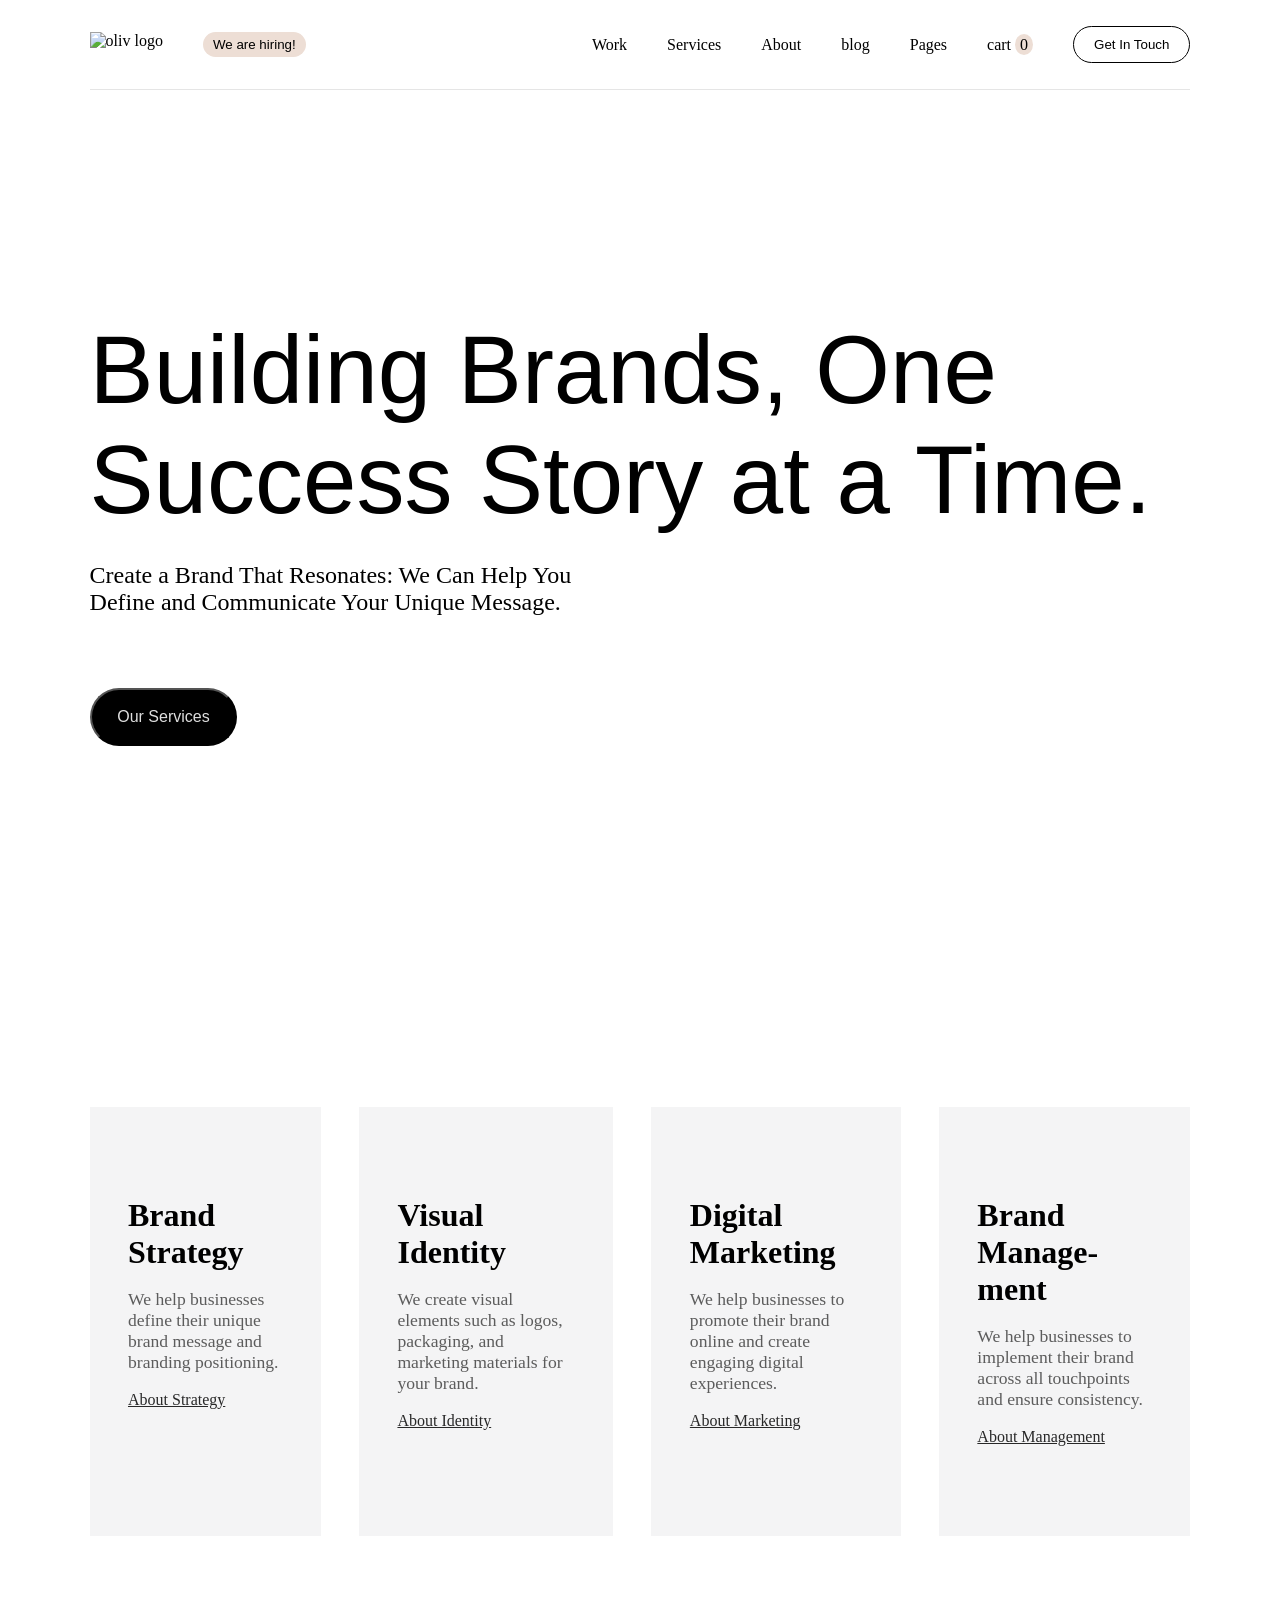
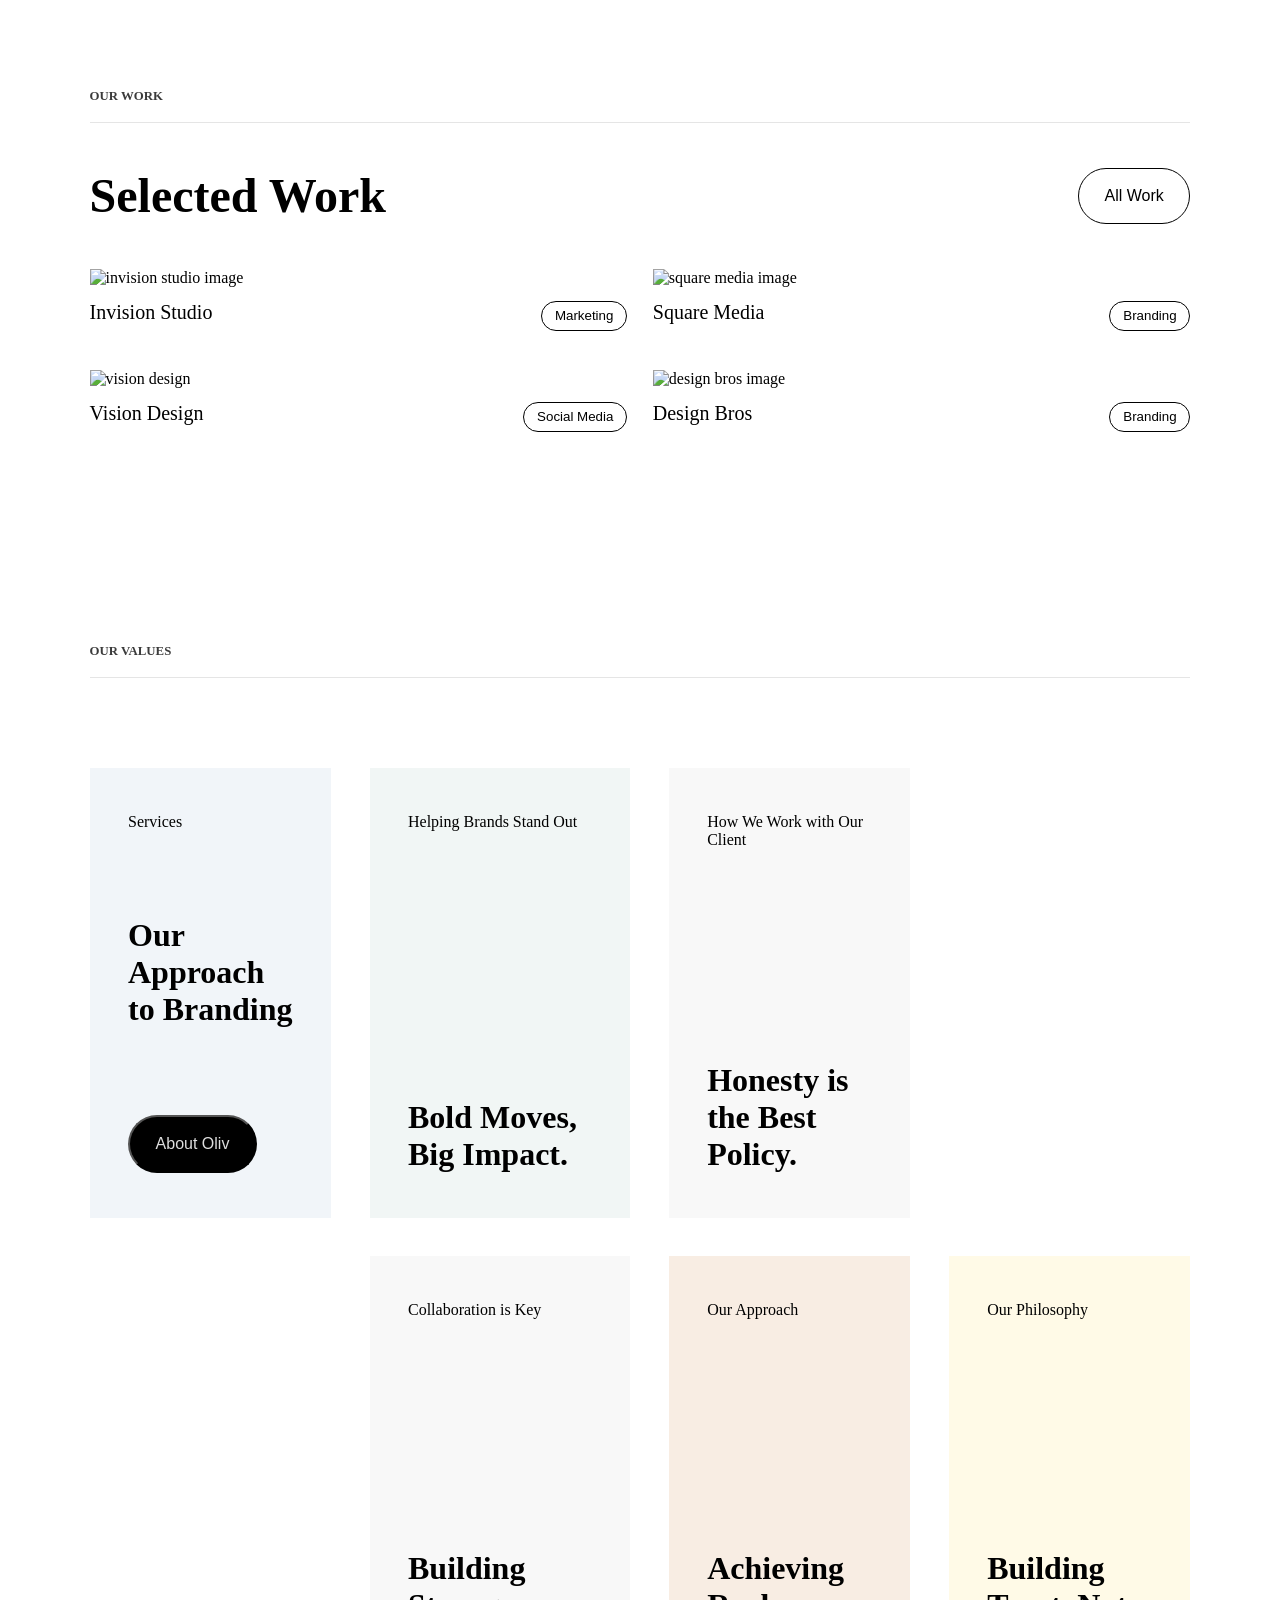
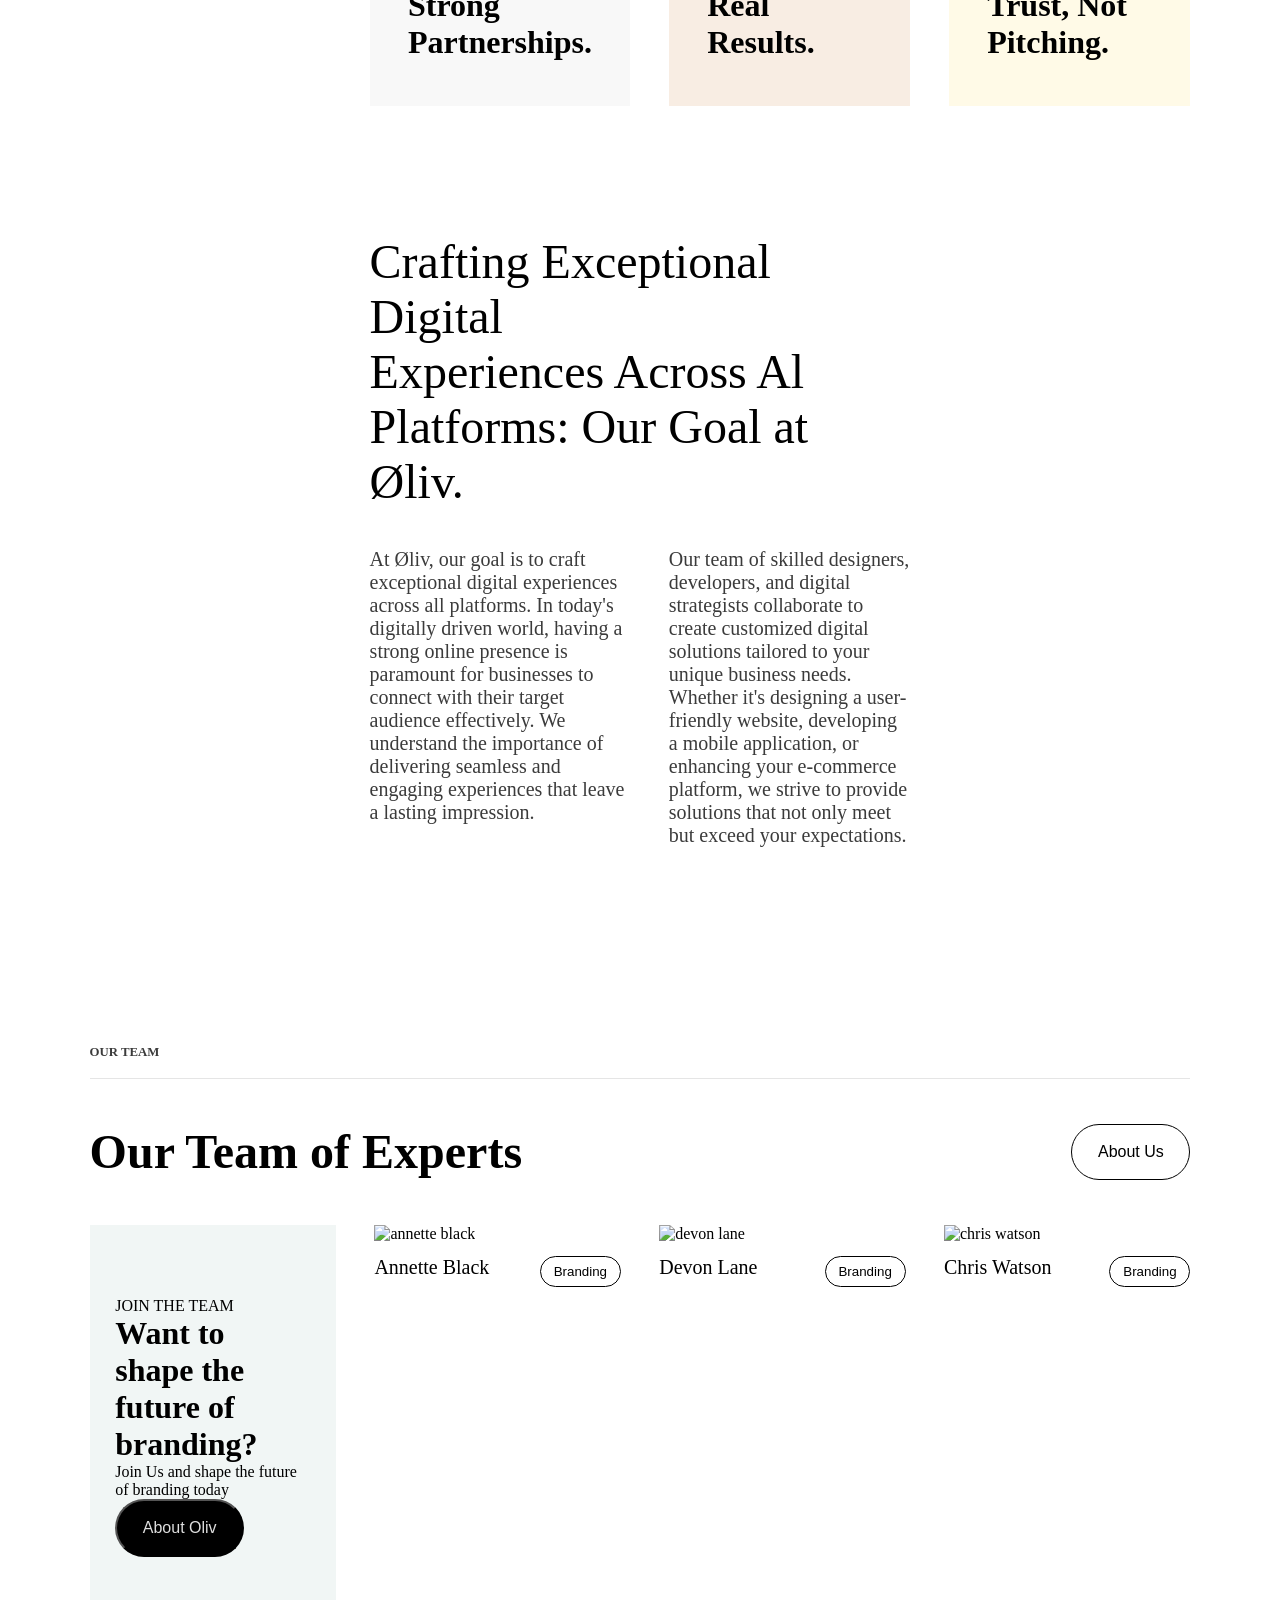
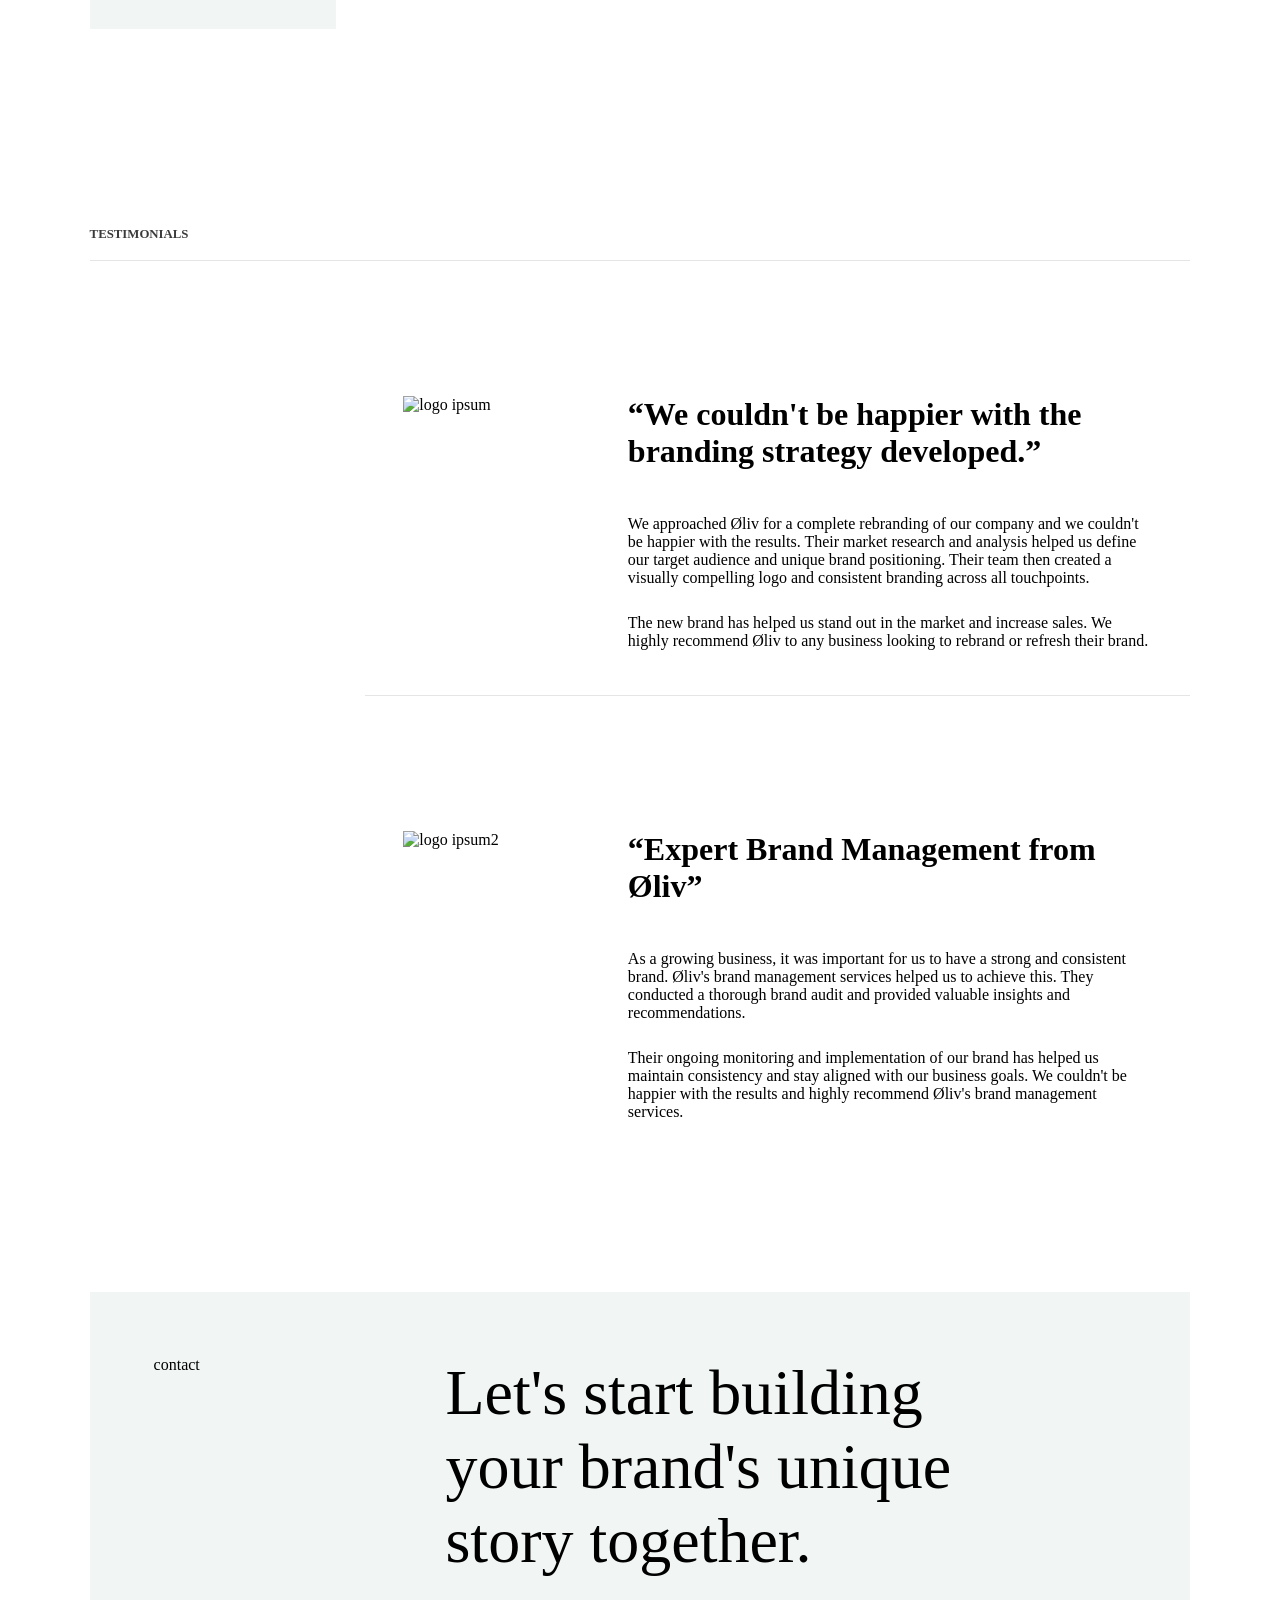
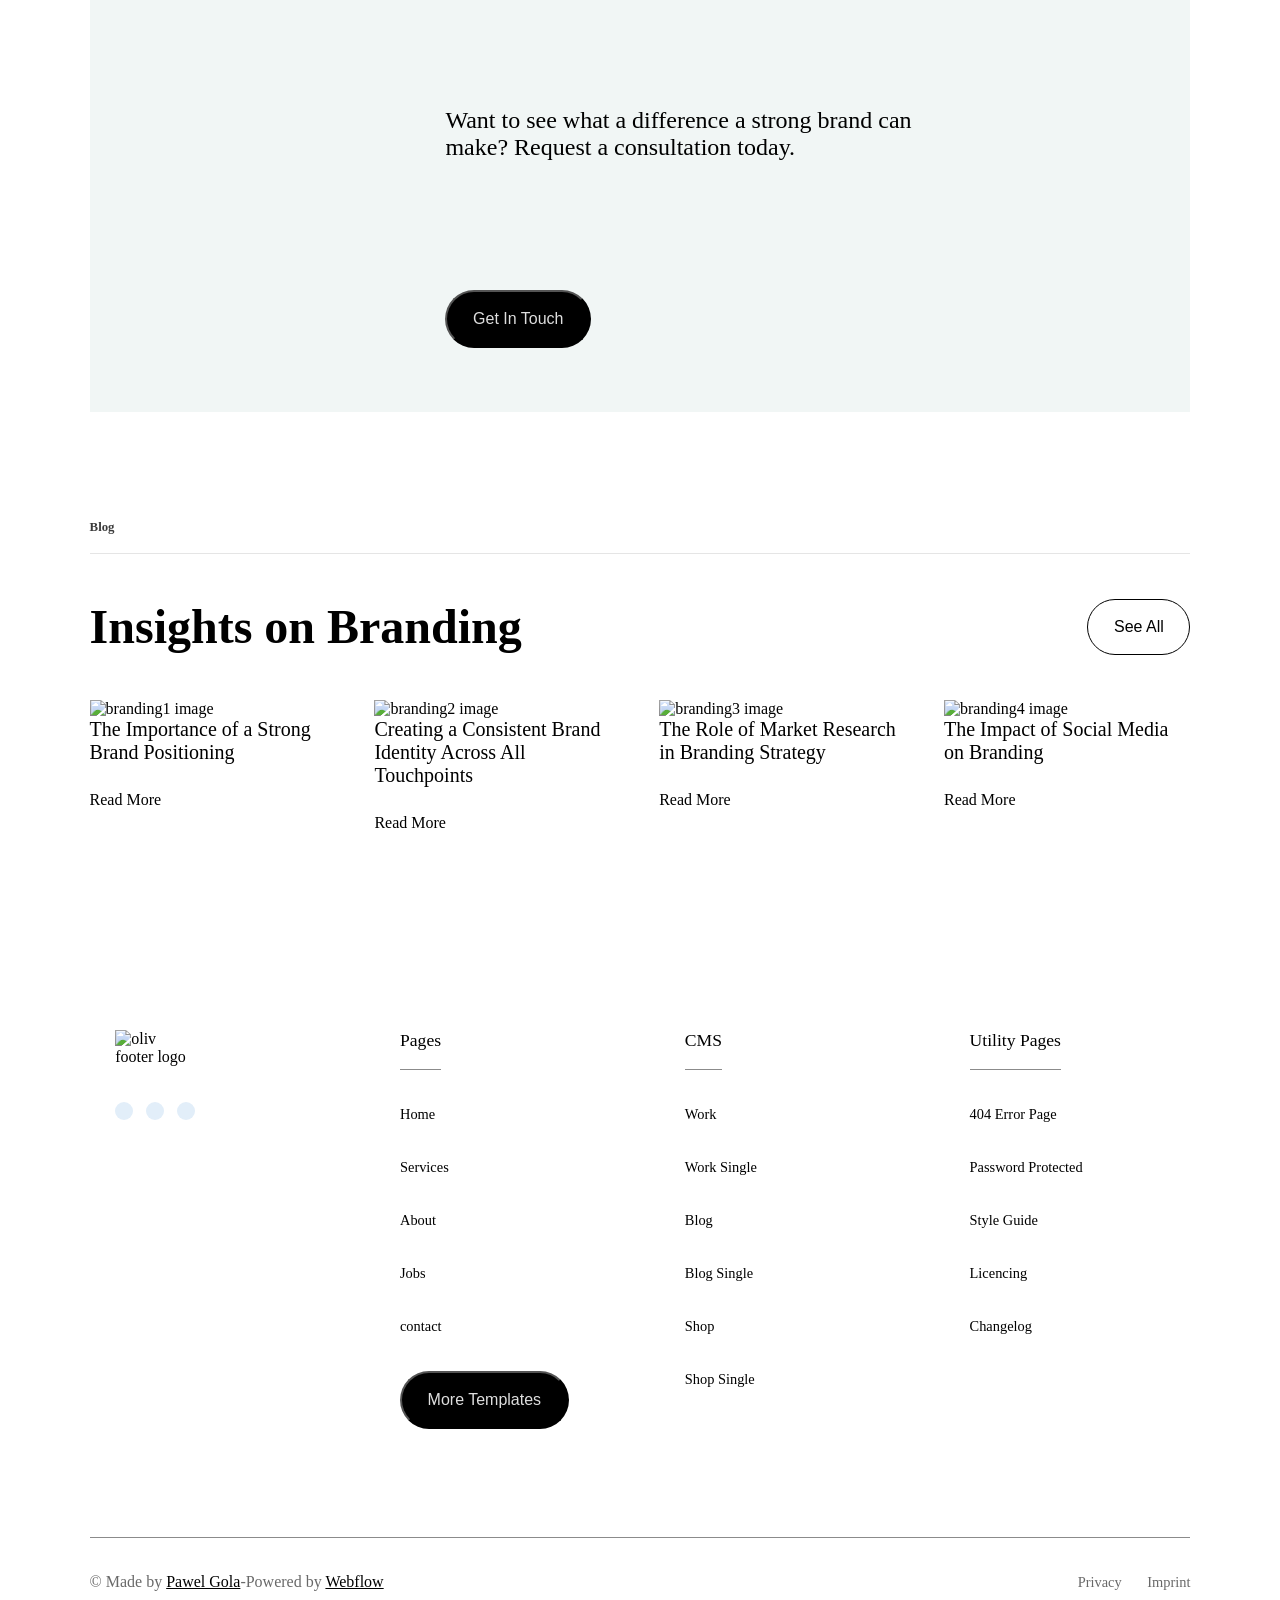
==== A5cssinteractions/index.html @ 8d0af7e1 "a5" ====
<!doctype html>
<html lang="en">
  <head>
    <meta charset="UTF-8" />
    <meta name="viewport" content="width=device-width, initial-scale=1.0" />
    <title>A5 css interactions</title>
    <link rel="stylesheet" href="style.css" />
    <link
      href="https://cdn.jsdelivr.net/npm/remixicon@4.9.0/fonts/remixicon.css"
      rel="stylesheet"
    />
  </head>
  <body>
    <nav>
      <div id="nav-left">
        <img
          src="https://cdn.prod.website-files.com/63c3f1995d4c3581bbc944b5/63c3fed42405e70f33df42ee_logo.svg"
          alt="oliv logo"
        />
        <button id="hiring-btn">We are hiring!</button>
      </div>
      <div id="nav-right">
        <a class="nav-link underline">Work</a>
        <a class="nav-link underline">Services</a>
        <a class="nav-link underline">About</a>
        <a class="nav-link underline">blog</a>
        <a class="nav-link underline">Pages</a>
        <a id="cart-btn">cart </a>
        <button id="get-in-touch-btn">Get In Touch</button>
      </div>
    </nav>
    <main>
      <section class="hero-section">
        <h1>Building Brands, One<br />Success Story at a Time.</h1>
        <p>
          Create a Brand That Resonates: We Can Help You<br />Define and
          Communicate Your Unique Message.
        </p>
        <button class="black-btn">Our Services</button>
      </section>
      <section class="brand-section">
        <div class="brand-banner-container">
          <div class="banner1">
            <img src="./logo1.svg" alt="" />
            <img src="./logo2.svg" alt="" />
            <img src="./logo3.svg" alt="" />
            <img src="./logo4.svg" alt="" />
            <img src="./logo5.svg" alt="" />
            <img src="./logo6.svg" alt="" />
            <img src="./logo7.svg" alt="" />
          </div>
          <div class="banner2">
            <img src="./logo1.svg" alt="" />
            <img src="./logo2.svg" alt="" />
            <img src="./logo3.svg" alt="" />
            <img src="./logo4.svg" alt="" />
            <img src="./logo5.svg" alt="" />
            <img src="./logo6.svg" alt="" />
            <img src="./logo7.svg" alt="" />
          </div>
        </div>
        <div class="brand-cards-container">
          <div class="brand-card">
            <h3>Brand Strategy</h3>
            <p>
              We help businesses define their unique brand message and branding
              positioning.
            </p>
            <a href="#">About Strategy</a>
          </div>
          <div class="brand-card">
            <h3>Visual Identity</h3>
            <p>
              We create visual elements such as logos, packaging, and marketing
              materials for your brand.
            </p>
            <a href="#">About Identity</a>
          </div>
          <div class="brand-card">
            <h3>Digital Marketing</h3>
            <p>
              We help businesses to promote their brand online and create
              engaging digital experiences.
            </p>
            <a href="#">About Marketing</a>
          </div>
          <div class="brand-card">
            <h3>Brand Manage­ment</h3>
            <p>
              We help businesses to implement their brand across all touchpoints
              and ensure consistency.
            </p>
            <a href="#">About Management</a>
          </div>
        </div>
      </section>
      <section class="our-work-section">
        <div class="section-tag-container">
          <h4>OUR WORK</h4>
        </div>
        <div class="section-title-container">
          <h2>Selected Work</h2>
          <button class="transparent-btn">All Work</button>
        </div>
        <div class="our-work-grid-container">
          <div class="our-work-grid-item">
            <div class="transition-img-container">
              <img
                src="./invisionstudio.webp"
                alt="invision studio image"
                class="image-with-trans"
              />
            </div>

            <div class="grid-item-button-container">
              <p>Invision Studio</p>
              <button class="black-btn-small">Marketing</button>
            </div>
          </div>
          <div class="our-work-grid-item">
            <div class="transition-img-container">
              <img
                src="./squaremedia.webp"
                alt="square media image"
                class="image-with-trans"
              />
            </div>
            <div class="grid-item-button-container">
              <p>Square Media</p>
              <button class="black-btn-small">Branding</button>
            </div>
          </div>
          <div class="our-work-grid-item">
            <div class="transition-img-container">
              <img
                src="./visiondesign.webp"
                alt="vision design"
                class="image-with-trans"
              />
            </div>
            <div class="grid-item-button-container">
              <p>Vision Design</p>
              <button class="black-btn-small">Social Media</button>
            </div>
          </div>
          <div class="our-work-grid-item">
            <div class="transition-img-container">
              <img
                src="./designbros.webp"
                alt="design bros image"
                class="image-with-trans"
              />
            </div>
            <div class="grid-item-button-container">
              <p>Design Bros</p>
              <button class="black-btn-small">Branding</button>
            </div>
          </div>
        </div>
      </section>
      <section class="our-values-section">
        <div class="section-tag-container">
          <h4>OUR VALUES</h4>
        </div>
        <div class="our-values-grid-container">
          <div class="our-values-grid-item1">
            <p>Services</p>
            <h3>Our Approach to Branding</h3>
            <button class="black-btn">About Oliv</button>
          </div>
          <div class="our-values-grid-item2">
            <p>Helping Brands Stand Out</p>
            <h3>Bold Moves, Big Impact.</h3>
          </div>
          <div class="our-values-grid-item3">
            <p>How We Work with Our Client</p>
            <h3>Honesty is the Best Policy.</h3>
          </div>
          <div class="our-values-grid-item4">
            <p>Collaboration is Key</p>
            <h3>Building Strong Partnerships.</h3>
          </div>
          <div class="our-values-grid-item5">
            <p>Our Approach</p>
            <h3>Achieving Real Results.</h3>
          </div>
          <div class="our-values-grid-item6">
            <p>Our Philosophy</p>
            <h3>Building Trust, Not Pitching.</h3>
          </div>
          <div class="our-values-grid-item7">
            <p>
              Crafting Exceptional Digital<br />
              Experiences Across Al<br />
              Platforms: Our Goal at Øliv.
            </p>
          </div>
          <div class="our-values-grid-item8">
            <p>
              At Øliv, our goal is to craft exceptional digital experiences
              across all platforms. In today's digitally driven world, having a
              strong online presence is paramount for businesses to connect with
              their target audience effectively. We understand the importance of
              delivering seamless and engaging experiences that leave a lasting
              impression.
            </p>
          </div>
          <div class="our-values-grid-item9">
            <p>
              Our team of skilled designers, developers, and digital strategists
              collaborate to create customized digital solutions tailored to
              your unique business needs. Whether it's designing a user-friendly
              website, developing a mobile application, or enhancing your
              e-commerce platform, we strive to provide solutions that not only
              meet but exceed your expectations.
            </p>
          </div>
        </div>
      </section>
      <section class="our-team-section">
        <div class="section-tag-container">
          <h4>OUR TEAM</h4>
        </div>
        <div class="section-title-container">
          <h2>Our Team of Experts</h2>
          <button class="transparent-btn">About Us</button>
        </div>
        <div class="our-team-grid-container">
          <div class="our-team-grid-item1">
            <p>JOIN THE TEAM</p>
            <h3>Want to shape the future of branding?</h3>
            <p>Join Us and shape the future of branding today</p>
            <button class="black-btn">About Oliv</button>
          </div>
          <div class="our-team-grid-item">
            <div class="team-container">
              <img src="./annette black.webp" alt="annette black" />
              <div class="social-container black-social-container">
                <i class="ri-instagram-line"></i>
                <i class="ri-twitter-line"></i>
                <i class="ri-behance-line"></i>
              </div>
            </div>

            <div class="grid-item-button-container">
              <p>Annette Black</p>
              <button class="black-btn-small">Branding</button>
            </div>
          </div>
          <div class="our-team-grid-item">
            <div class="team-container">
              <img src="./devon lane.webp" alt="devon lane" />

              <div class="social-container black-social-container">
                <i class="ri-instagram-line"></i>
                <i class="ri-twitter-line"></i>
                <i class="ri-behance-line"></i>
              </div>
            </div>
            <div class="grid-item-button-container">
              <p>Devon Lane</p>
              <button class="black-btn-small">Branding</button>
            </div>
          </div>
          <div class="our-team-grid-item">
            <div class="team-container">
              <img src="./chris watson.webp" alt="chris watson" />
              <div class="social-container black-social-container">
                <i class="ri-instagram-line"></i>
                <i class="ri-twitter-line"></i>
                <i class="ri-behance-line"></i>
              </div>
            </div>
            <div class="grid-item-button-container">
              <p>Chris Watson</p>
              <button class="black-btn-small">Branding</button>
            </div>
          </div>
        </div>
      </section>
      <section class="testimonials-section">
        <div class="section-tag-container">
          <h4>TESTIMONIALS</h4>
        </div>
        <div class="testimonials-item">
          <div class="testimonials-empty-item"></div>
          <div class="testimonial-container">
            <div class="testimonial-left">
              <img src="./logoipsum.svg" alt="logo ipsum" />
            </div>
            <div class="testimonial-right">
              <h3>
                “We couldn't be happier with the branding strategy developed.”
              </h3>
              <p>
                We approached Øliv for a complete rebranding of our company and
                we couldn't be happier with the results. Their market research
                and analysis helped us define our target audience and unique
                brand positioning. Their team then created a visually compelling
                logo and consistent branding across all touchpoints.
              </p>
              <p>
                The new brand has helped us stand out in the market and increase
                sales. We highly recommend Øliv to any business looking to
                rebrand or refresh their brand.
              </p>
            </div>
          </div>
        </div>
        <div class="testimonials-item">
          <div class="testimonials-empty-item"></div>
          <div class="testimonial-container2">
            <div class="testimonial-left">
              <img src="./logoipsum2.svg" alt="logo ipsum2" />
            </div>
            <div class="testimonial-right">
              <h3>“Expert Brand Management from Øliv”</h3>
              <p>
                As a growing business, it was important for us to have a strong
                and consistent brand. Øliv's brand management services helped us
                to achieve this. They conducted a thorough brand audit and
                provided valuable insights and recommendations.
              </p>
              <p>
                Their ongoing monitoring and implementation of our brand has
                helped us maintain consistency and stay aligned with our
                business goals. We couldn't be happier with the results and
                highly recommend Øliv's brand management services.
              </p>
            </div>
          </div>
        </div>
      </section>
      <section class="contact-section">
        <div class="contact-container">
          <div class="contact-left">contact</div>
          <div class="contact-right">
            <p class="contact-heading">
              Let's start building your brand's unique story together.
            </p>
            <p class="contact-tag">
              Want to see what a difference a strong brand can<br />
              make? Request a consultation today.
            </p>
            <button class="black-btn">Get In Touch</button>
          </div>
          <div class="contact-right2"></div>
        </div>
      </section>
      <section class="blog-section">
        <div class="section-tag-container">
          <h4>Blog</h4>
        </div>
        <div class="section-title-container">
          <h2>Insights on Branding</h2>
          <button class="transparent-btn">See All</button>
        </div>
        <div class="our-team-grid-container">
          <div class="our-team-grid-item">
            <div class="transition-img-container">
              <img
                src="./branding1.webp"
                alt="branding1 image"
                class="image-with-trans"
              />
            </div>

            <div class="grid-item-branding-container">
              <p>The Importance of a Strong Brand Positioning</p>
              <a href="#">Read More</a>
            </div>
          </div>
          <div class="our-team-grid-item">
            <div class="transition-img-container">
              <img
                src="./branding2.webp"
                alt="branding2 image"
                class="image-with-trans"
              />
            </div>
            <div class="grid-item-branding-container">
              <p>Creating a Consistent Brand Identity Across All Touchpoints</p>
              <a href="#">Read More</a>
            </div>
          </div>
          <div class="our-team-grid-item">
            <div class="transition-img-container">
              <img
                src="./branding3.webp"
                alt="branding3 image"
                class="image-with-trans"
              />
            </div>
            <div class="grid-item-branding-container">
              <p>The Role of Market Research in Branding Strategy</p>
              <a href="#">Read More</a>
            </div>
          </div>
          <div class="our-team-grid-item">
            <div class="transition-img-container">
              <img
                src="./branding4.webp"
                alt="branding4 image"
                class="image-with-trans"
              />
            </div>
            <div class="grid-item-branding-container">
              <p>The Impact of Social Media on Branding</p>
              <a href="#">Read More</a>
            </div>
          </div>
        </div>
      </section>
      <footer>
        <div class="footer-container">
          <div class="footer-grid">
            <div class="footer-grid-item2">
              <img src="./olivfooterlogo.svg" alt="oliv footer logo" />
              <div class="social-container">
                <i class="ri-instagram-line"></i>
                <i class="ri-twitter-line"></i>
                <i class="ri-behance-line"></i>
              </div>
            </div>
            <div class="footer-grid-item">
              <p class="footer-heading">Pages</p>
              <a href="#" class="footer-link underline">Home</a>
              <a href="#" class="footer-link underline">Services</a>
              <a href="#" class="footer-link underline">About</a>
              <a href="#" class="footer-link underline">Jobs</a>
              <a href="#" class="footer-link underline">contact</a>
              <button class="black-btn">More Templates</button>
            </div>
            <div class="footer-grid-item">
              <p class="footer-heading">CMS</p>
              <a href="#" class="footer-link underline">Work</a>
              <a href="#" class="footer-link underline">Work Single</a>
              <a href="#" class="footer-link underline">Blog</a>
              <a href="#" class="footer-link underline">Blog Single</a>
              <a href="#" class="footer-link underline">Shop</a>
              <a href="#" class="footer-link underline">Shop Single</a>
            </div>
            <div class="footer-grid-item">
              <p class="footer-heading">Utility Pages</p>
              <a href="#" class="footer-link underline">404 Error Page</a>
              <a href="#" class="footer-link underline">Password Protected</a>
              <a href="#" class="footer-link underline">Style Guide</a>
              <a href="#" class="footer-link underline">Licencing</a>
              <a href="#" class="footer-link underline">Changelog</a>
            </div>
          </div>
          <div class="footer-end">
            <div class="footer-end-left">
              <p>
                &copy; Made by <span>Pawel Gola</span>-Powered by
                <span>Webflow</span>
              </p>
            </div>
            <div class="footer-end-right">
              <a href="#">Privacy</a>
              <a href="#">Imprint</a>
            </div>
          </div>
        </div>
      </footer>
    </main>
  </body>
</html>
---- A5cssinteractions/style.css ----
* {
  margin: 0;
  padding: 0;
  box-sizing: border-box;
}

body,
html {
  width: 100%;
  height: 100%;
}

body {
  padding: 0 7vw;
}

nav {
  display: flex;
  justify-content: space-between;
  align-items: center;
  height: 10vh;
  border-bottom: 1px solid rgb(229, 229, 229);
}

#nav-left {
  display: flex;
  gap: 40px;
}

#hiring-btn {
  padding: 5px 10px;
  border-radius: 20px;
  border: none;
  background-color: #edded5;
}

#nav-right {
  display: flex;
  gap: 40px;
  align-items: center;
}

#get-in-touch-btn {
  padding: 10px 20px;
  border-radius: 20px;
  border: 1px solid black;
  background-color: transparent;
}

#get-in-touch-btn:hover {
  background-color: black;
  color: white;
}

#cart-btn::after {
  content: "0";
  background-color: #edded5;
  padding: 2px 5px;
  border-radius: 50%;
}

.hero-section {
  width: 100%;
  height: 90vh;
  padding: 10vh 0;
  display: flex;
  justify-content: right;
  flex-direction: column;
  gap: 3vh;
  align-items: flex-start;
}

h1 {
  font-family: sans-serif;
  font-size: 6rem;
  font-weight: 400;
  margin-top: 15vh;
}

.hero-section p {
  font-family: Cambria, Cochin, Georgia, Times, "Times New Roman", serif;
  font-size: 1.5rem;
}

.black-btn {
  padding: 2vh 2vw;
  background-color: rgb(0, 0, 0);
  color: rgb(222, 222, 222);
  border-radius: 5vw;
  font-family: sans-serif;
  font-weight: 400;
  font-size: 1rem;
}

.black-btn:hover {
  color: white;
}

.transparent-btn {
  padding: 2vh 2vw;
  background-color: rgb(255, 255, 255);
  color: rgb(0, 0, 0);
  border-radius: 5vw;
  font-family: sans-serif;
  font-weight: 400;
  font-size: 1rem;
  border: 1px solid black;
}

.transparent-btn:hover {
  color: white;
  background-color: black;
}

.hero-section button {
  margin-top: 5vh;
  display: inline-block;
}

.brand-section {
  margin: 5vh 0;
}

.brand-banner-container {
  height: 8vh;
  /* background-color: #c6c6c6; */
  margin-bottom: 10vh;
  overflow: hidden;
  display: flex;
  gap: 7vw;
}

@keyframes infinite-scroll {
  0% {
    transform: translatex(0%);
  }
  100% {
    transform: translateX(-100%);
  }
}

.banner1,
.banner2 {
  animation: infinite-scroll 15s linear infinite;
}

.brand-banner-container:hover .banner1,
.brand-banner-container:hover .banner2 {
  animation-play-state: paused;
}

.banner1 {
  width: 110%;
  height: 100%;
  display: flex;
  gap: 3vw;
}

.banner1 img {
  height: 100%;
}

.banner2 {
  width: 110%;
  height: 100%;
  display: flex;
  gap: 3vw;
}

.banner2 img {
  height: 100%;
}

.brand-cards-container {
  display: flex;
  justify-content: space-between;
  align-items: stretch;
  gap: 3vw;
}

.brand-card {
  display: flex;
  flex-direction: column;
  padding: 10vh 3vw;
  gap: 2vh;
  background-color: #f4f4f5;
}

.brand-card p {
  font-size: 1.1rem;
  color: rgb(92, 92, 92);
}
h3 {
  font-size: 2rem;
}

.brand-card a {
  color: rgb(40, 40, 40);
}

.our-work-grid-container {
  display: grid;
  grid-template-columns: 1fr 1fr;
  grid-template-rows: 1fr 1fr;
  gap: 2vw;
}

.transition-img-container {
  overflow: hidden;
}

.image-with-trans:hover {
  transform: scale(120%);
  overflow-clip-margin: content-box;
  overflow: clip;
  transition: transform 2s ease;
  /* transition: linear 2s; */
}

h2 {
  font-size: 3rem;
}

.our-work-section {
  padding: 10vh 0;
}

.section-tag-container {
  padding: 2vh 0;
  border-bottom: 1px solid rgb(229, 229, 229);
  color: rgb(59, 59, 59);
  font-size: 0.8rem;
}

.section-title-container {
  margin: 5vh 0;
  display: flex;
  justify-content: space-between;
}

.grid-item-button-container {
  margin: 1.5vh 0;
  display: flex;
  justify-content: space-between;
}

.grid-item-button-container p {
  font-size: 1.25rem;
}

.black-btn-small {
  color: black;
  border: 1px solid black;
  background-color: transparent;
  padding: 0.75vh 1vw;
  border-radius: 3vw;
}

.our-work-grid-item img {
  width: 100%;
}

.our-values-section {
  padding: 10vh 0;
}

.our-values-grid-container {
  padding: 10vh 0;
  display: grid;
  grid-template-columns: repeat(4, 1fr);
  grid-template-areas:
    "values1 values2 values3 ."
    ". values4 values5 values6"
    ". values7 values7 ."
    ". values8 values9 .";
  gap: 3vw;
}

.our-values-grid-item1 {
  display: flex;
  flex-direction: column;
  justify-content: space-between;
  align-items: start;
  height: 50vh;
  grid-area: values1;
  padding: 5vh 3vw;
  background-color: #f1f5f9;
}

.our-values-grid-item2 {
  display: flex;
  flex-direction: column;
  justify-content: space-between;
  align-items: start;
  height: 50vh;
  grid-area: values2;
  padding: 5vh 3vw;
  background-color: #f1f6f5;
}

.our-values-grid-item3 {
  display: flex;
  flex-direction: column;
  justify-content: space-between;
  align-items: start;
  height: 50vh;
  grid-area: values3;
  padding: 5vh 3vw;
  background-color: #f8f8f8;
}

.our-values-grid-item4 {
  display: flex;
  flex-direction: column;
  justify-content: space-between;
  align-items: start;
  height: 50vh;
  grid-area: values4;
  padding: 5vh 3vw;
  background-color: #f8f8f8;
}

.our-values-grid-item5 {
  display: flex;
  flex-direction: column;
  justify-content: space-between;
  align-items: start;
  height: 50vh;
  grid-area: values5;
  padding: 5vh 3vw;
  background-color: #f8ede3;
}

.our-values-grid-item6 {
  display: flex;
  flex-direction: column;
  justify-content: space-between;
  align-items: start;
  height: 50vh;
  grid-area: values6;
  padding: 5vh 3vw;
  background-color: #fffae7;
}

.our-values-grid-item7 {
  grid-area: values7;
  font-size: 3rem;
  padding-top: 10vh;
}

.our-values-grid-item8 {
  grid-area: values8;
  font-size: 1.25rem;
  color: rgb(59, 59, 59);
}

.our-values-grid-item9 {
  grid-area: values9;
  font-size: 1.25rem;
  color: rgb(59, 59, 59);
}

.our-team-section {
  padding-bottom: 10vh;
}

.our-team-grid-container {
  display: grid;
  grid-template-columns: repeat(4, 1fr);
  gap: 3vw;
}

.our-team-grid-item img {
  width: 100%;
}

.our-team-grid-item1 {
  display: flex;
  flex-direction: column;
  justify-content: space-between;
  align-items: start;
  padding: 8vh 2vw;
  background-color: #f1f6f5;
}

.testimonials-section {
  padding: 10vh 0;
}

.testimonials-item {
  display: flex;
  justify-content: space-between;
  align-items: center;
  margin-top: 10vh;
}

.testimonials-empty-item {
  width: 25%;
}

.testimonial-container {
  width: 75%;
  display: flex;
  border-bottom: 1px solid rgb(229, 229, 229);
  padding: 5vh 3vw;
}

.testimonial-container2 {
  width: 75%;
  display: flex;
  padding: 5vh 3vw;
}

.testimonial-left {
  width: 30%;
}

.testimonial-right {
  width: 70%;
  display: flex;
  flex-direction: column;
  gap: 3vh;
}

.testimonial-right h3 {
  margin-bottom: 2vh;
}

.contact-section {
  margin: 4vh 0;
}

.contact-container {
  height: 80vh;
  background-color: #f1f6f5;
  display: flex;
  padding: 5vw;
}

.contact-left {
  width: 30%;
}

.contact-right {
  width: 60%;
  display: flex;
  flex-direction: column;
  justify-content: space-between;
}

.contact-right2 {
  width: 10%;
}

.contact-right .contact-heading {
  font-size: 4rem;
}

.black-btn {
  align-self: flex-start;
}

.contact-tag {
  font-size: 1.5rem;
}

.blog-section {
  margin: 10vh 0;
  padding-bottom: 10vh;
}

.grid-item-branding-container {
  font-size: 1.25rem;
  display: flex;
  flex-direction: column;
}

.grid-item-branding-container a {
  font-size: 1rem;
  padding-top: 3vh;
  text-decoration: none;
  color: black;
}

.footer-grid {
  display: grid;
  grid-template-columns: 1fr 1fr 1fr 1fr;
  gap: 3vw;
}

.footer-grid-item {
  padding: 2vh 2vw;
  display: flex;
  flex-direction: column;
  align-items: flex-start;
}

.footer-grid-item button {
  margin-top: 4vh;
}

.footer-grid-item a {
  text-decoration: none;
  color: black;
  font-size: 0.9rem;
}

.footer-heading {
  font-size: 1.1rem;
  padding-bottom: 2vh;
  border-bottom: 1px solid rgb(139, 139, 139);
}

.footer-link {
  padding-top: 4vh;
}

.footer-end {
  margin-top: 10vh;
  border-top: 1px solid rgb(139, 139, 139);
  height: 10vh;
  display: flex;
  justify-content: space-between;
  align-items: center;
}

.footer-end-right {
  display: flex;
  gap: 2vw;
}

.footer-end-right a {
  text-decoration: none;
  color: rgb(105, 105, 105);
  font-size: 0.9rem;
}

.footer-end-left {
  color: rgb(105, 105, 105);
}

.footer-end-left span {
  text-decoration: underline;
  color: black;
}

.footer-grid-item2 img {
  width: 6vw;
}

.footer-grid-item2 {
  padding: 2vh 2vw;
  display: flex;
  flex-direction: column;
  gap: 4vh;
}

.social-container {
  width: 10vw;
  display: flex;
  justify-content: start;
  align-items: center;
  gap: 1vw;
  font-size: 1.1rem;
}

.social-container i {
  background-color: #e2eef9;
  padding: 1vh;
  border-radius: 50%;
}

.black-social-container i {
  background-color: #000000;
  padding: 1vh;
  border-radius: 50%;
  color: white;
}

.black-social-container {
  /* background-color: gray; */
  width: 100%;
  display: flex;
  justify-content: right;
  padding-right: 2vw;
  position: absolute;
  z-index: 1000;
  transition: transform 0.5s ease;
}

.team-container {
  position: relative;
  overflow: hidden;
}

.team-container:hover .black-social-container {
  transform: translateY(-4vw);
}

.underline {
  position: relative;
  display: inline-block;
}

.underline::after {
  content: "";
  width: 100%;
  height: 2px;
  left: 0;
  bottom: -2px;
  background-color: black;
  transform-origin: bottom left;
  transform: scaleX(0);
  transition: transform 0.5s ease;
  position: absolute;
}

.underline:hover::after {
  transform: scaleX(1);
}
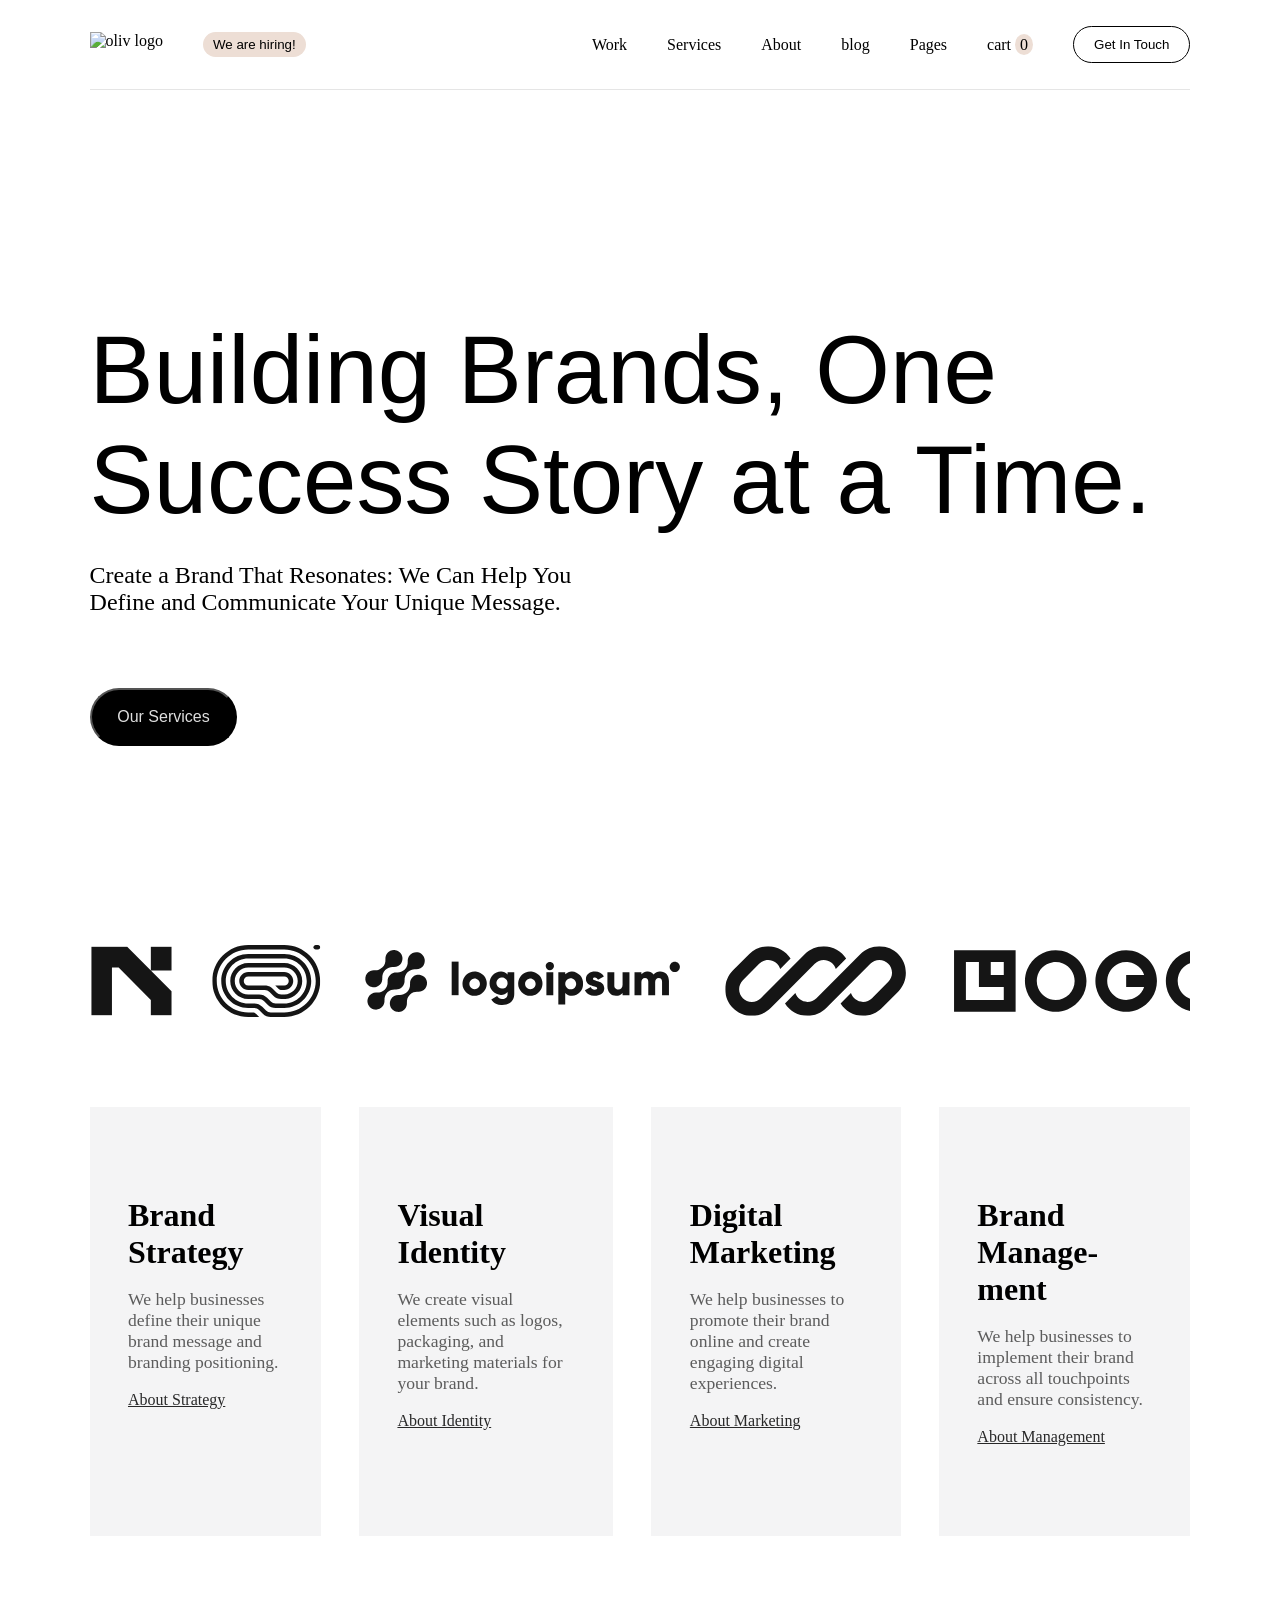
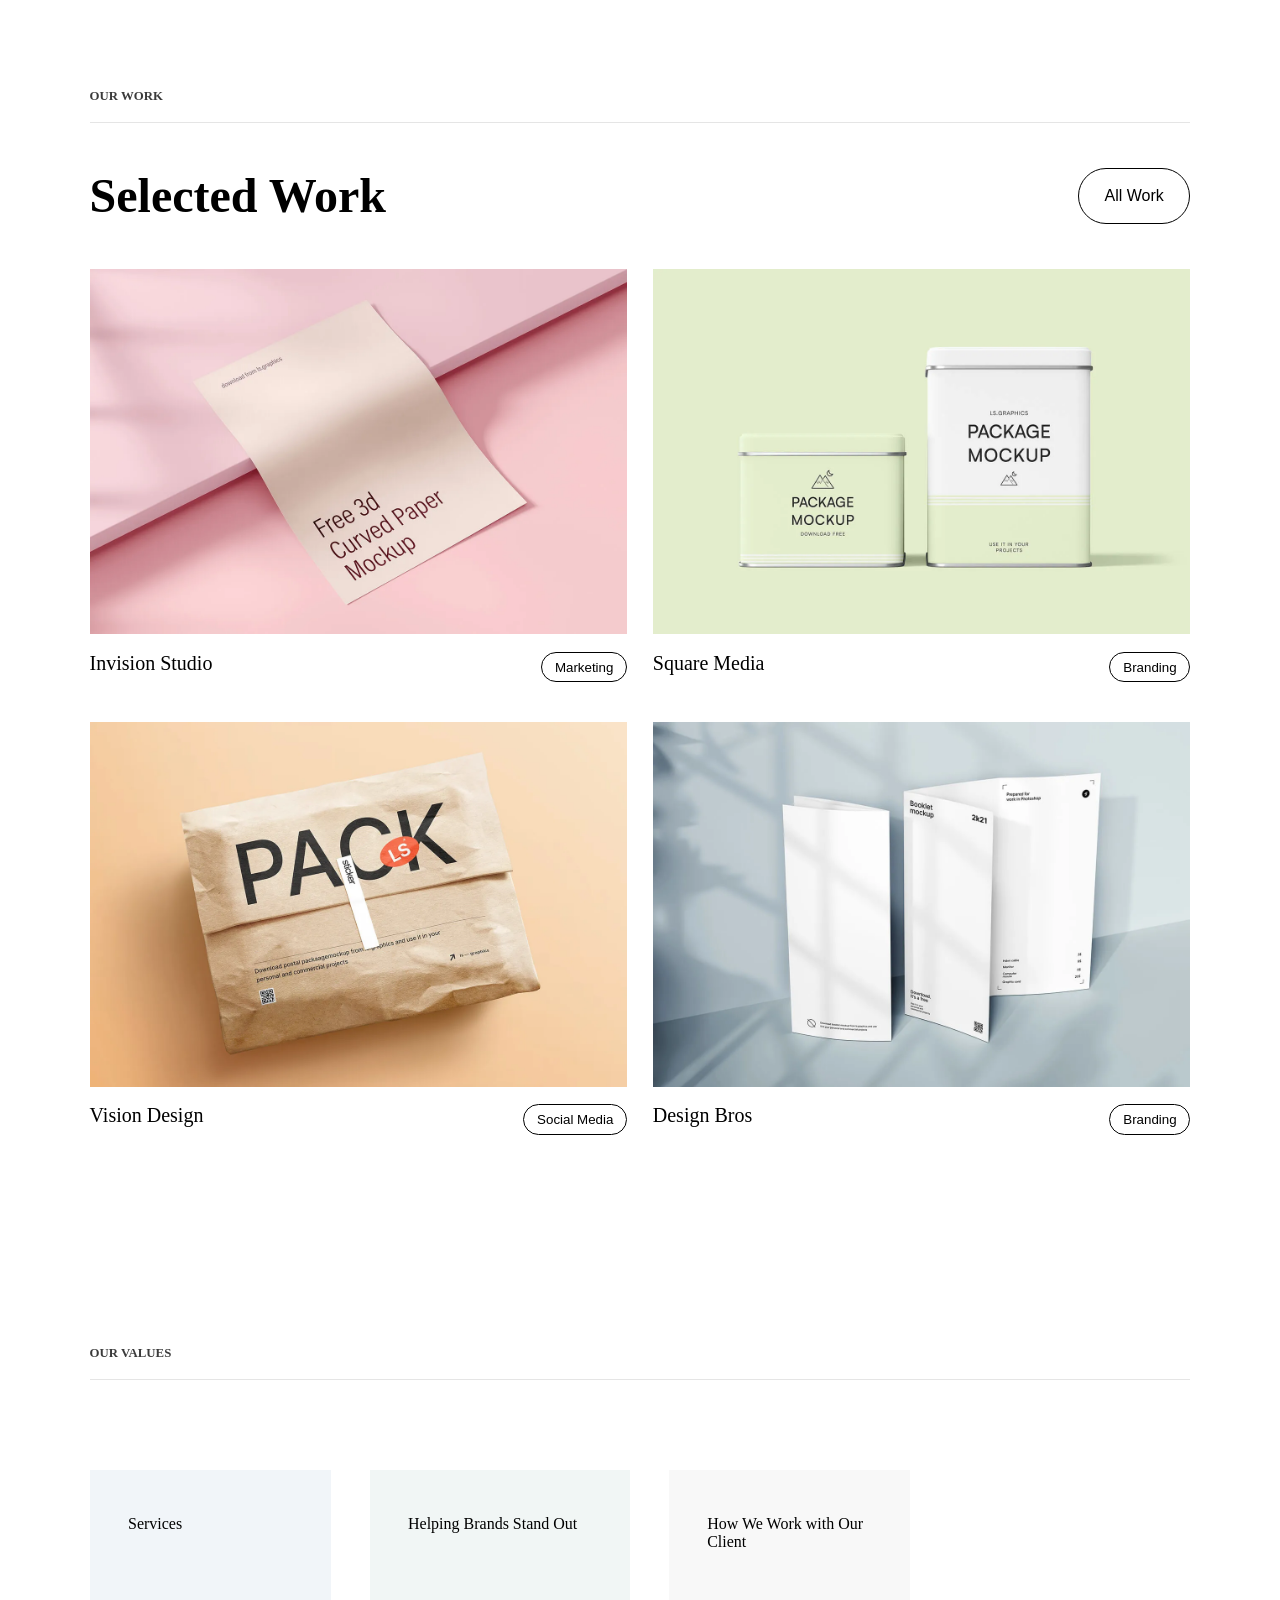
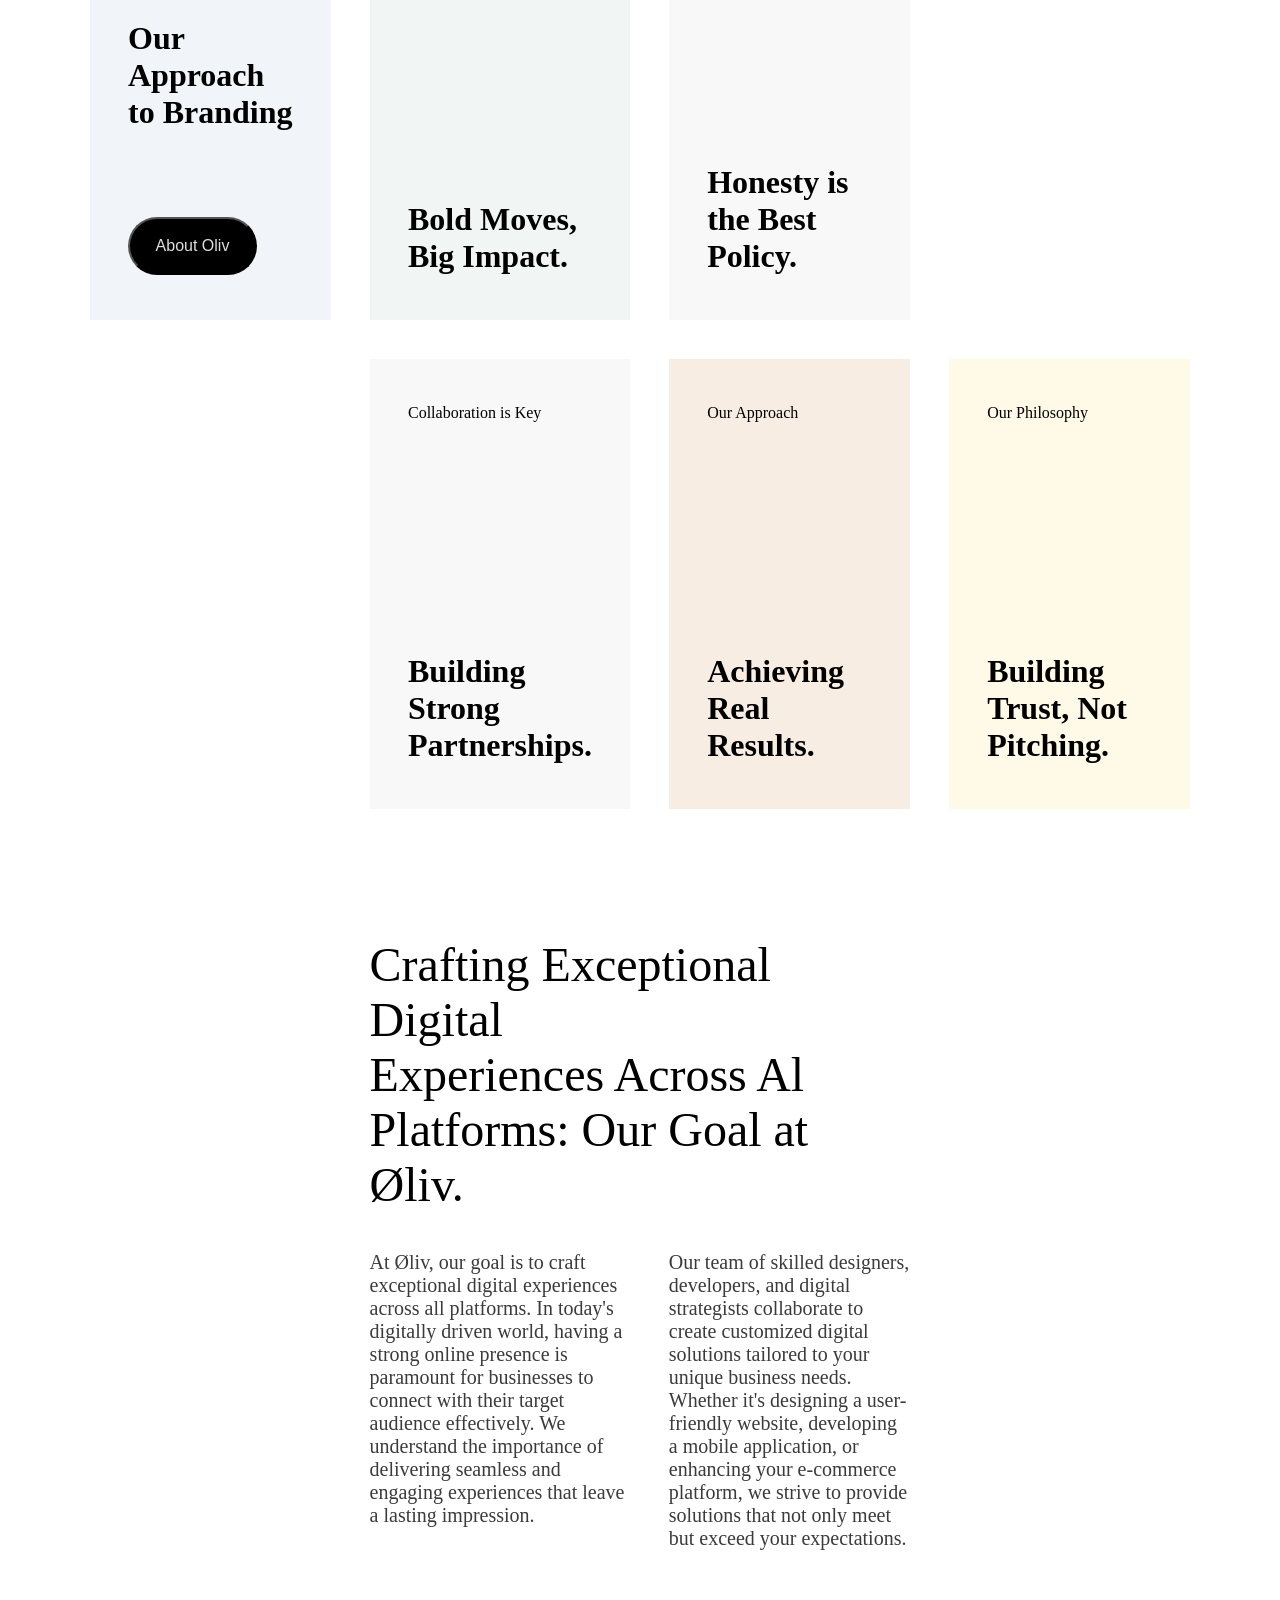
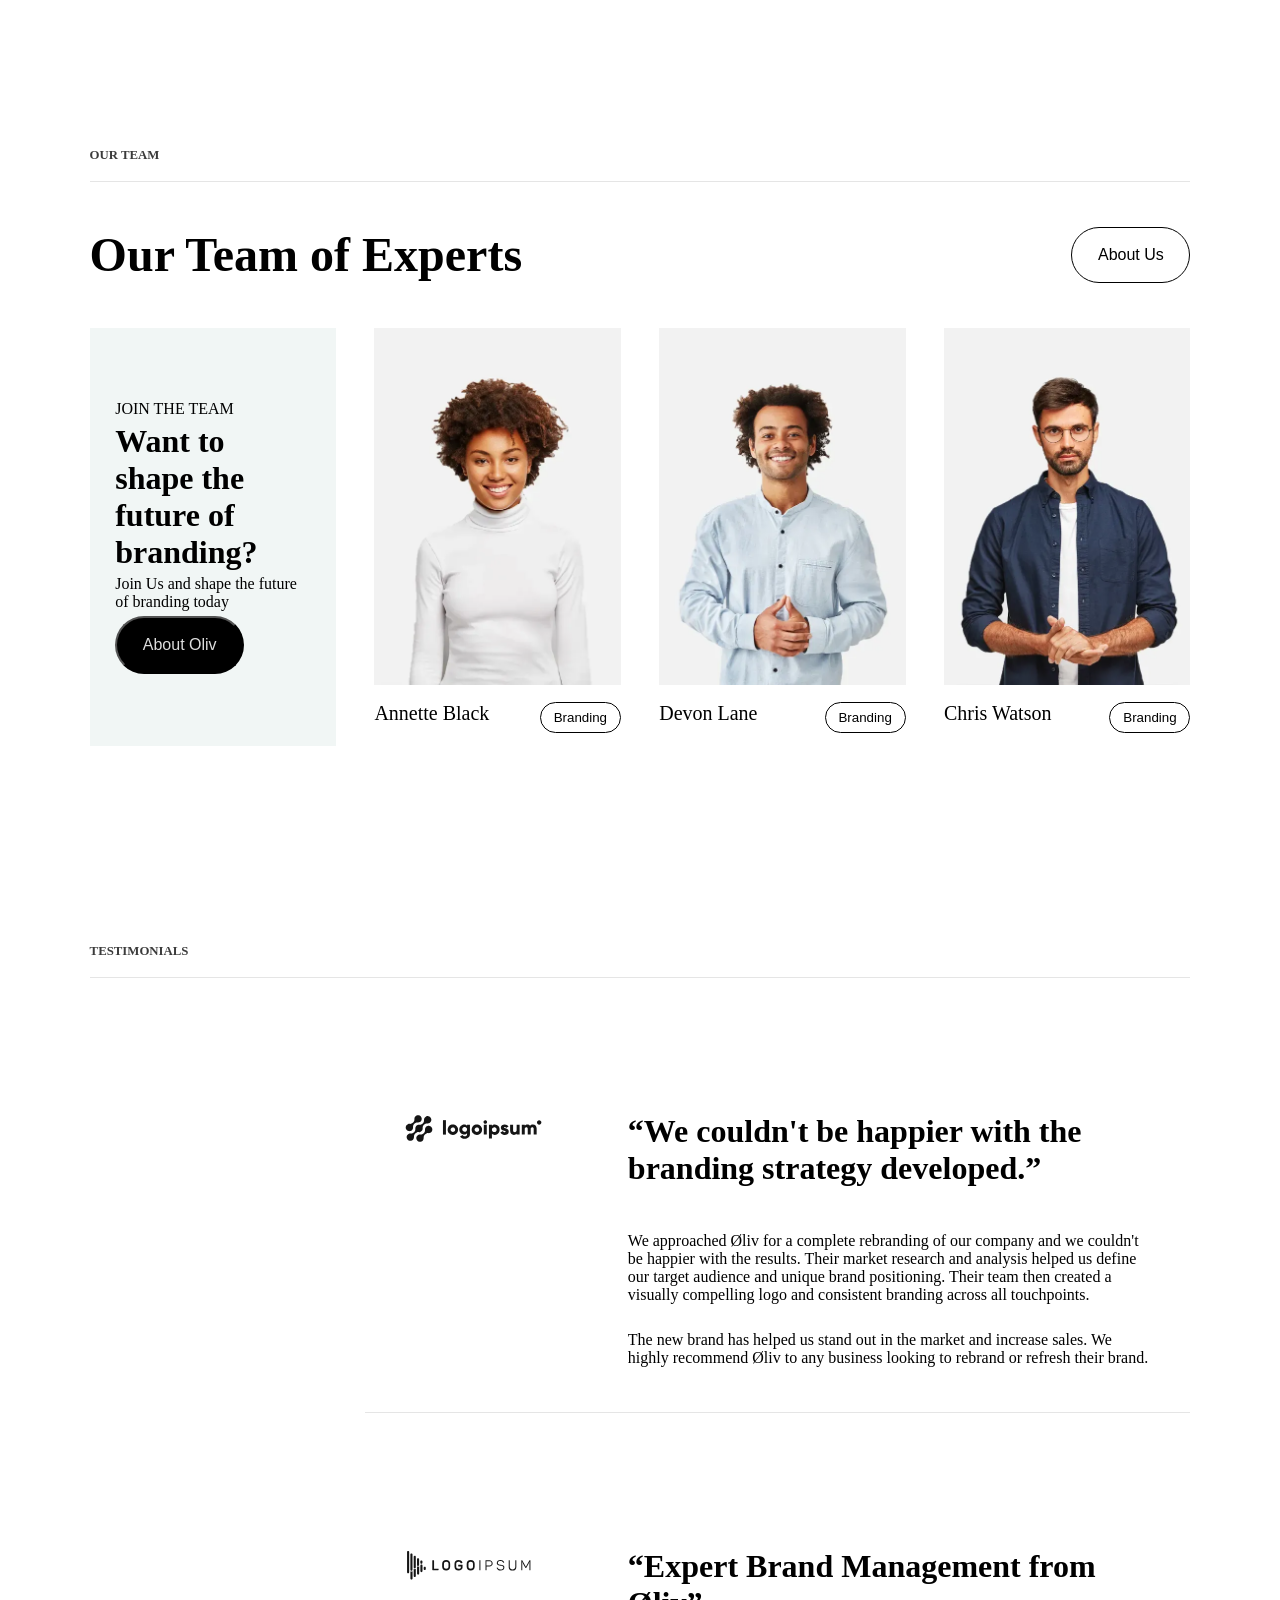
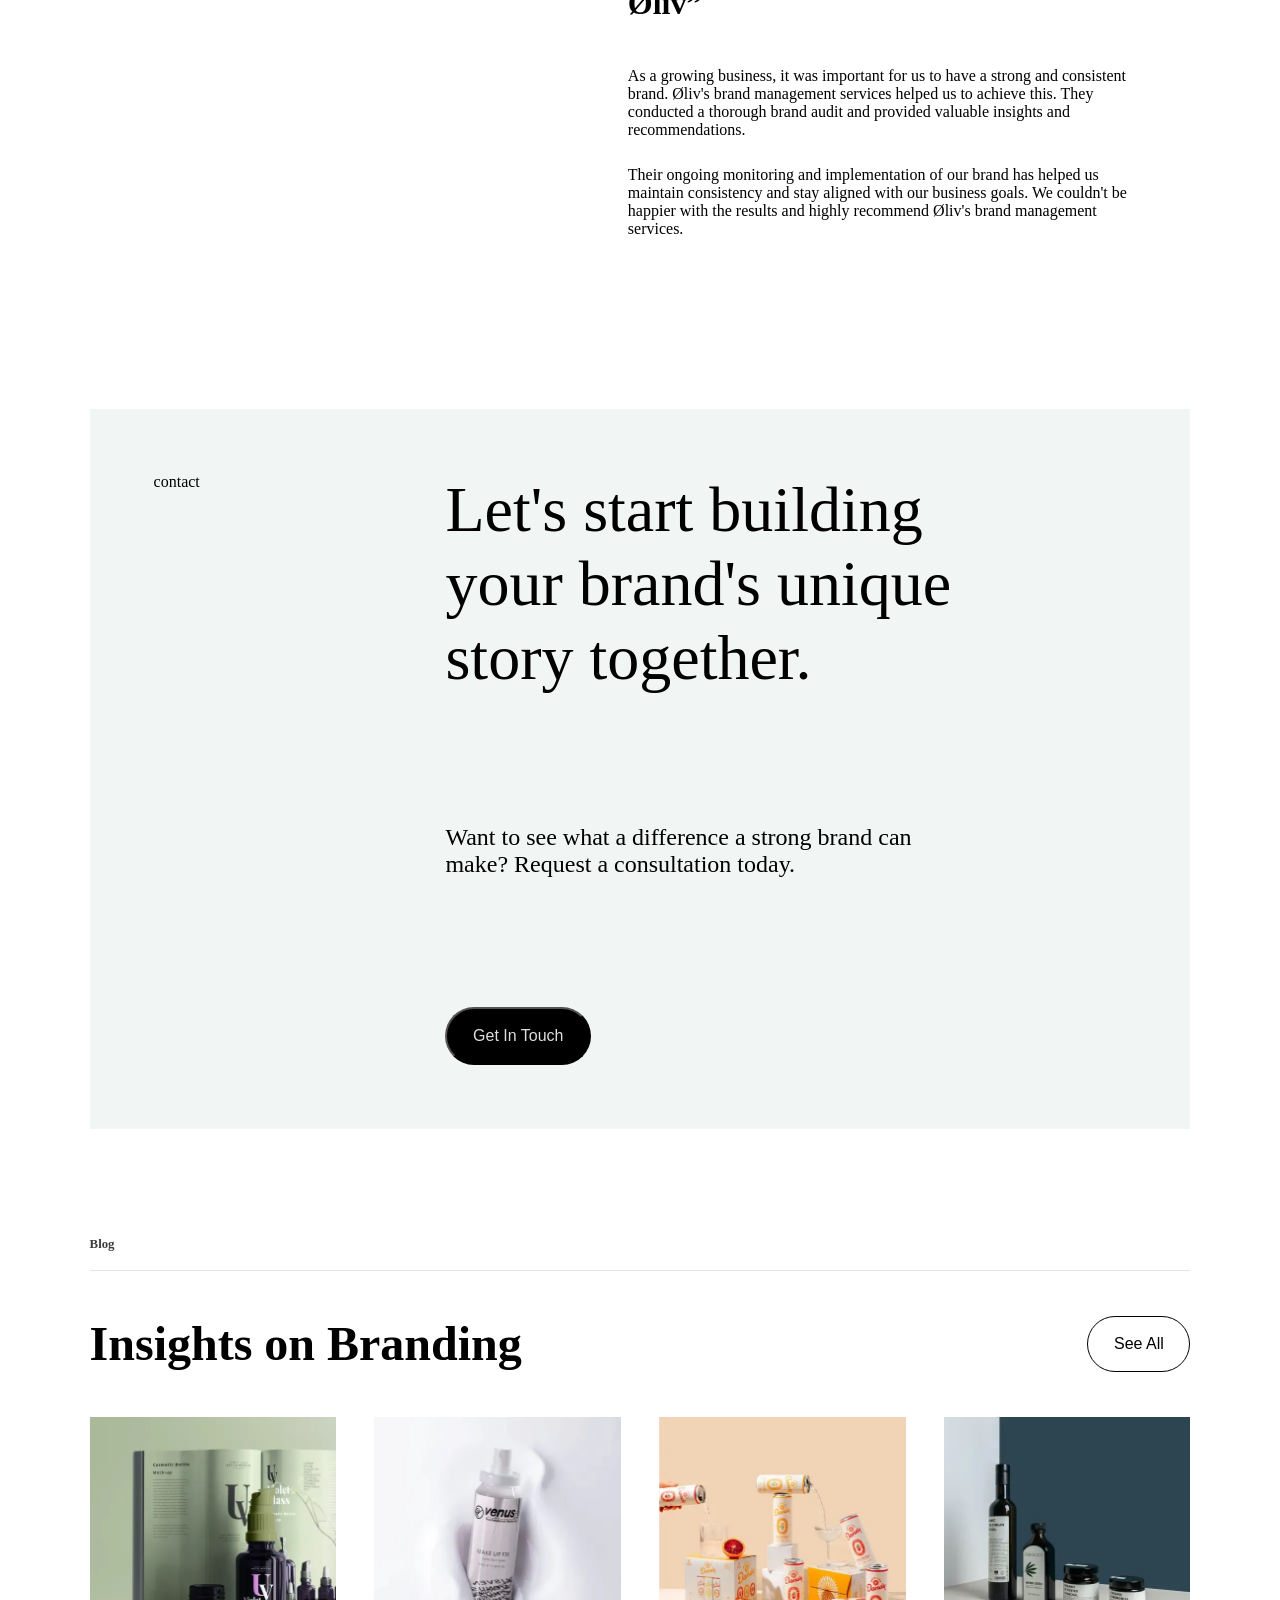
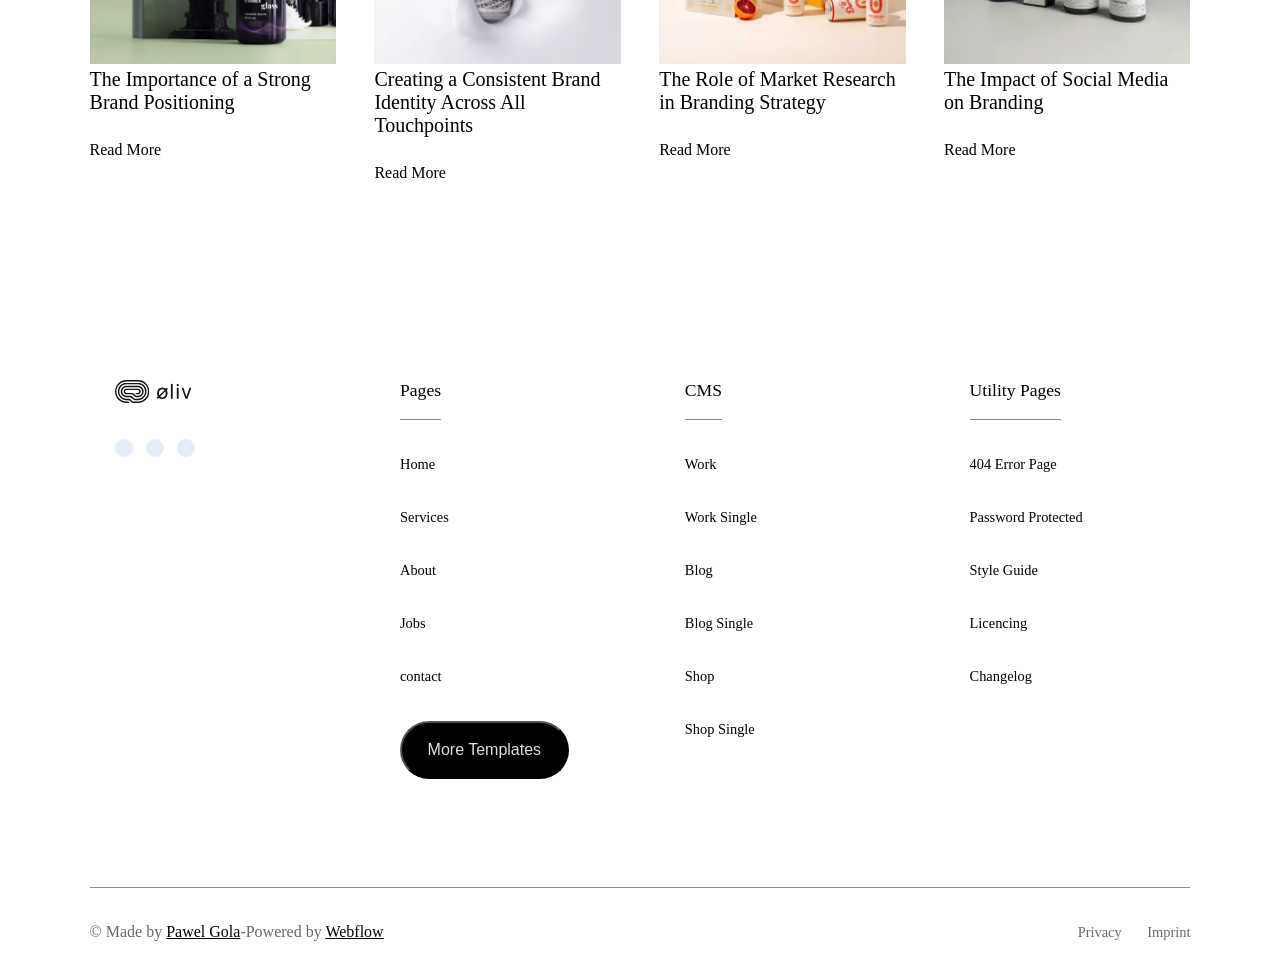
==== commit 8791f6fc: "images fix" ====
--- a/A5cssinteractions/index.html
+++ b/A5cssinteractions/index.html
@@ -4,7 +4,7 @@
     <meta charset="UTF-8" />
     <meta name="viewport" content="width=device-width, initial-scale=1.0" />
     <title>A5 css interactions</title>
-    <link rel="stylesheet" href="style.css" />
+    <link rel="stylesheet" href="./style.css" />
     <link
       href="https://cdn.jsdelivr.net/npm/remixicon@4.9.0/fonts/remixicon.css"
       rel="stylesheet"
@@ -41,22 +41,22 @@
       <section class="brand-section">
         <div class="brand-banner-container">
           <div class="banner1">
-            <img src="./logo1.svg" alt="" />
-            <img src="./logo2.svg" alt="" />
-            <img src="./logo3.svg" alt="" />
-            <img src="./logo4.svg" alt="" />
-            <img src="./logo5.svg" alt="" />
-            <img src="./logo6.svg" alt="" />
-            <img src="./logo7.svg" alt="" />
+            <img src="./resources/logo1.svg" alt="" />
+            <img src="./resources/logo2.svg" alt="" />
+            <img src="./resources/logo3.svg" alt="" />
+            <img src="./resources/logo4.svg" alt="" />
+            <img src="./resources/logo5.svg" alt="" />
+            <img src="./resources/logo6.svg" alt="" />
+            <img src="./resources/logo7.svg" alt="" />
           </div>
           <div class="banner2">
-            <img src="./logo1.svg" alt="" />
-            <img src="./logo2.svg" alt="" />
-            <img src="./logo3.svg" alt="" />
-            <img src="./logo4.svg" alt="" />
-            <img src="./logo5.svg" alt="" />
-            <img src="./logo6.svg" alt="" />
-            <img src="./logo7.svg" alt="" />
+            <img src="./resources/logo1.svg" alt="" />
+            <img src="./resources/logo2.svg" alt="" />
+            <img src="./resources/logo3.svg" alt="" />
+            <img src="./resources/logo4.svg" alt="" />
+            <img src="./resources/logo5.svg" alt="" />
+            <img src="./resources/logo6.svg" alt="" />
+            <img src="./resources/logo7.svg" alt="" />
           </div>
         </div>
         <div class="brand-cards-container">
@@ -106,7 +106,7 @@
           <div class="our-work-grid-item">
             <div class="transition-img-container">
               <img
-                src="./invisionstudio.webp"
+                src="./resources/invisionstudio.webp"
                 alt="invision studio image"
                 class="image-with-trans"
               />
@@ -120,7 +120,7 @@
           <div class="our-work-grid-item">
             <div class="transition-img-container">
               <img
-                src="./squaremedia.webp"
+                src="./resources/squaremedia.webp"
                 alt="square media image"
                 class="image-with-trans"
               />
@@ -133,7 +133,7 @@
           <div class="our-work-grid-item">
             <div class="transition-img-container">
               <img
-                src="./visiondesign.webp"
+                src="./resources/visiondesign.webp"
                 alt="vision design"
                 class="image-with-trans"
               />
@@ -146,7 +146,7 @@
           <div class="our-work-grid-item">
             <div class="transition-img-container">
               <img
-                src="./designbros.webp"
+                src="./resources/designbros.webp"
                 alt="design bros image"
                 class="image-with-trans"
               />
@@ -234,7 +234,7 @@
           </div>
           <div class="our-team-grid-item">
             <div class="team-container">
-              <img src="./annette black.webp" alt="annette black" />
+              <img src="./resources/annette black.webp" alt="annette black" />
               <div class="social-container black-social-container">
                 <i class="ri-instagram-line"></i>
                 <i class="ri-twitter-line"></i>
@@ -249,7 +249,7 @@
           </div>
           <div class="our-team-grid-item">
             <div class="team-container">
-              <img src="./devon lane.webp" alt="devon lane" />
+              <img src="./resources/devon lane.webp" alt="devon lane" />
 
               <div class="social-container black-social-container">
                 <i class="ri-instagram-line"></i>
@@ -264,7 +264,7 @@
           </div>
           <div class="our-team-grid-item">
             <div class="team-container">
-              <img src="./chris watson.webp" alt="chris watson" />
+              <img src="./resources/chris watson.webp" alt="chris watson" />
               <div class="social-container black-social-container">
                 <i class="ri-instagram-line"></i>
                 <i class="ri-twitter-line"></i>
@@ -286,7 +286,7 @@
           <div class="testimonials-empty-item"></div>
           <div class="testimonial-container">
             <div class="testimonial-left">
-              <img src="./logoipsum.svg" alt="logo ipsum" />
+              <img src="./resources/logoipsum.svg" alt="logo ipsum" />
             </div>
             <div class="testimonial-right">
               <h3>
@@ -311,7 +311,7 @@
           <div class="testimonials-empty-item"></div>
           <div class="testimonial-container2">
             <div class="testimonial-left">
-              <img src="./logoipsum2.svg" alt="logo ipsum2" />
+              <img src="./resources/logoipsum2.svg" alt="logo ipsum2" />
             </div>
             <div class="testimonial-right">
               <h3>“Expert Brand Management from Øliv”</h3>
@@ -359,7 +359,7 @@
           <div class="our-team-grid-item">
             <div class="transition-img-container">
               <img
-                src="./branding1.webp"
+                src="./resources/branding1.webp"
                 alt="branding1 image"
                 class="image-with-trans"
               />
@@ -373,7 +373,7 @@
           <div class="our-team-grid-item">
             <div class="transition-img-container">
               <img
-                src="./branding2.webp"
+                src="./resources/branding2.webp"
                 alt="branding2 image"
                 class="image-with-trans"
               />
@@ -386,7 +386,7 @@
           <div class="our-team-grid-item">
             <div class="transition-img-container">
               <img
-                src="./branding3.webp"
+                src="./resources/branding3.webp"
                 alt="branding3 image"
                 class="image-with-trans"
               />
@@ -399,7 +399,7 @@
           <div class="our-team-grid-item">
             <div class="transition-img-container">
               <img
-                src="./branding4.webp"
+                src="./resources/branding4.webp"
                 alt="branding4 image"
                 class="image-with-trans"
               />
@@ -415,7 +415,10 @@
         <div class="footer-container">
           <div class="footer-grid">
             <div class="footer-grid-item2">
-              <img src="./olivfooterlogo.svg" alt="oliv footer logo" />
+              <img
+                src="./resources/olivfooterlogo.svg"
+                alt="oliv footer logo"
+              />
               <div class="social-container">
                 <i class="ri-instagram-line"></i>
                 <i class="ri-twitter-line"></i>
